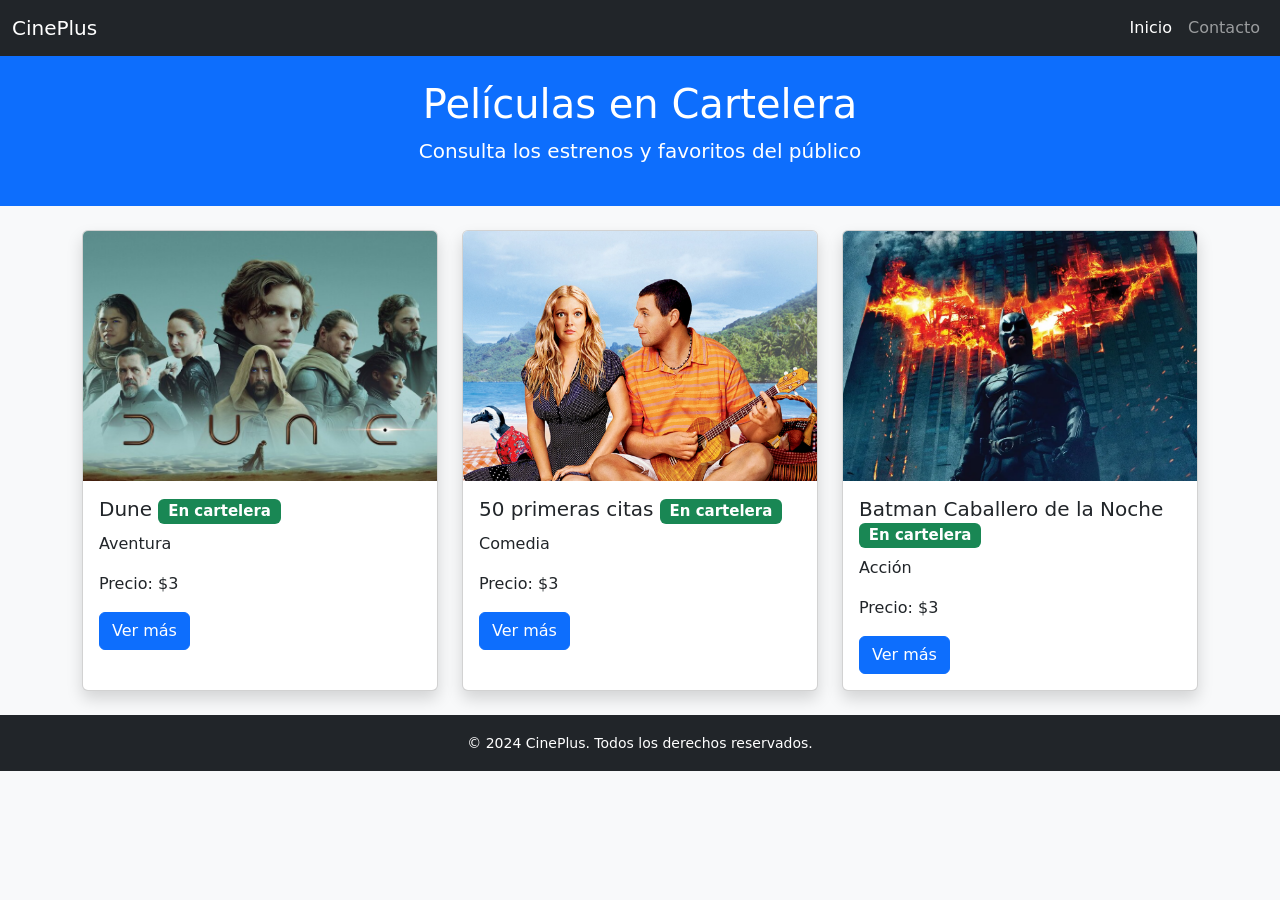
==== index.html @ 3a5ef527 "Primer commit" ====
<!DOCTYPE html>
<html lang="es">
<head>
  <meta charset="UTF-8">
  <title>Películas en Cartelera</title>
  <meta name="viewport" content="width=device-width, initial-scale=1">
  <link href="https://cdn.jsdelivr.net/npm/bootstrap@5.3.2/dist/css/bootstrap.min.css" rel="stylesheet">
  <link rel="stylesheet" href="css/style.css">
</head>
<body>
  <nav class="navbar navbar-expand-lg navbar-dark bg-dark">
    <div class="container-fluid">
      <a class="navbar-brand" href="#">CinePlus</a>
      <div class="collapse navbar-collapse">
        <ul class="navbar-nav ms-auto">
          <li class="nav-item"><a class="nav-link active" href="index.html">Inicio</a></li>
          <li class="nav-item"><a class="nav-link" href="pages/contacto.html">Contacto</a></li>
        </ul>
      </div>
    </div>
  </nav>

  <header class="bg-primary text-white text-center p-4">
    <h1>Películas en Cartelera</h1>
    <p class="lead">Consulta los estrenos y favoritos del público</p>
  </header>

  <main class="container py-4">
    <div class="row" id="lista-peliculas">
      <!-- Películas cargadas dinámicamente -->
    </div>
  </main>

  <footer class="bg-dark text-center text-white py-3">
    <small>&copy; 2024 CinePlus. Todos los derechos reservados.</small>
  </footer>

  <script src="https://code.jquery.com/jquery-3.6.4.min.js"></script>
  <script src="js/app.js"></script>
</body>
</html>
---- css/style.css ----
body {
    background-color: #f8f9fa;
  }
  
  .card img {
    height: 250px;
    object-fit: cover;
  }
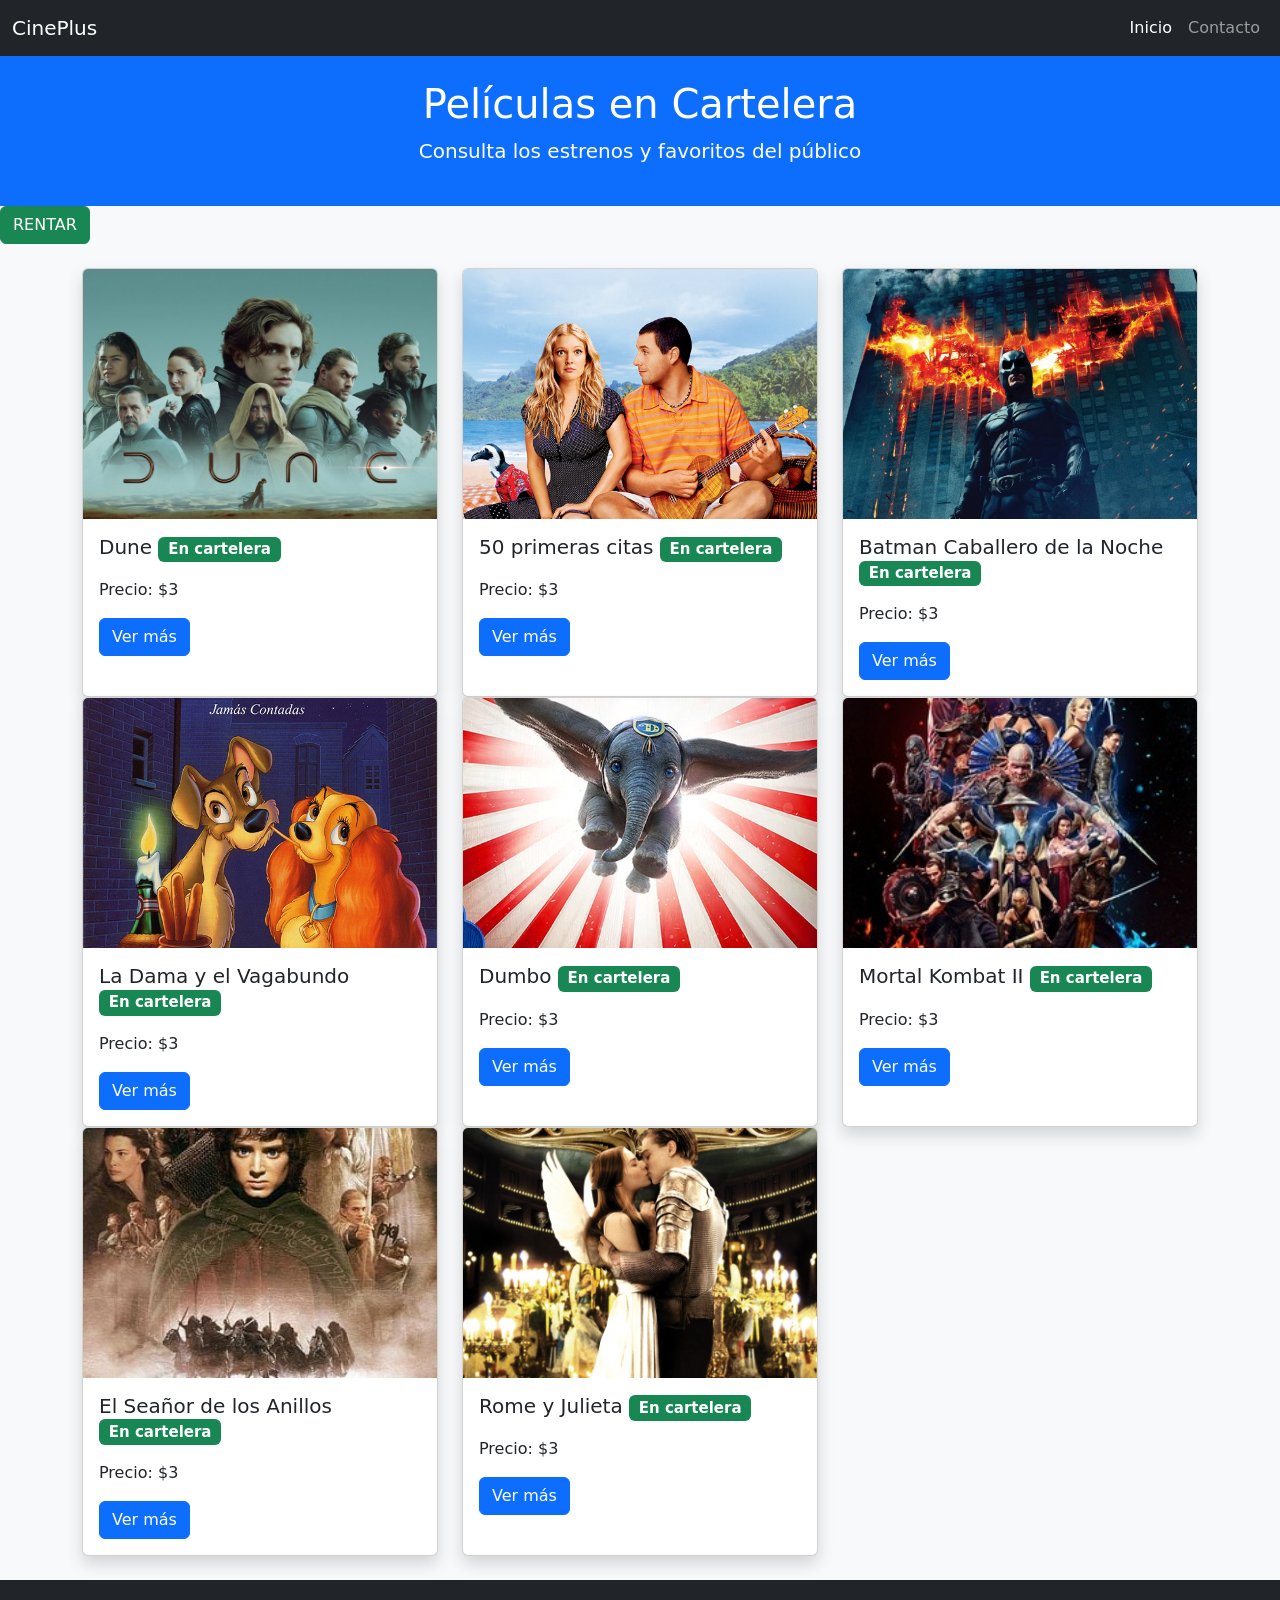
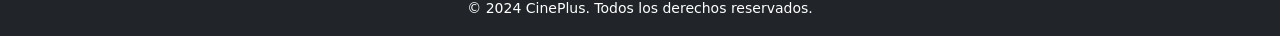
==== commit 58ef9e9b: "Segundo commit: - Se incorporaron 5 nuevas películas al catálogo. - Se implementó el sistema de rese" ====
--- a/index.html
+++ b/index.html
@@ -25,6 +25,10 @@
     <p class="lead">Consulta los estrenos y favoritos del público</p>
   </header>
 
+  <a href="pages/renta.html" class="btn btn-success">
+  RENTAR
+</a>
+
   <main class="container py-4">
     <div class="row" id="lista-peliculas">
       <!-- Películas cargadas dinámicamente -->
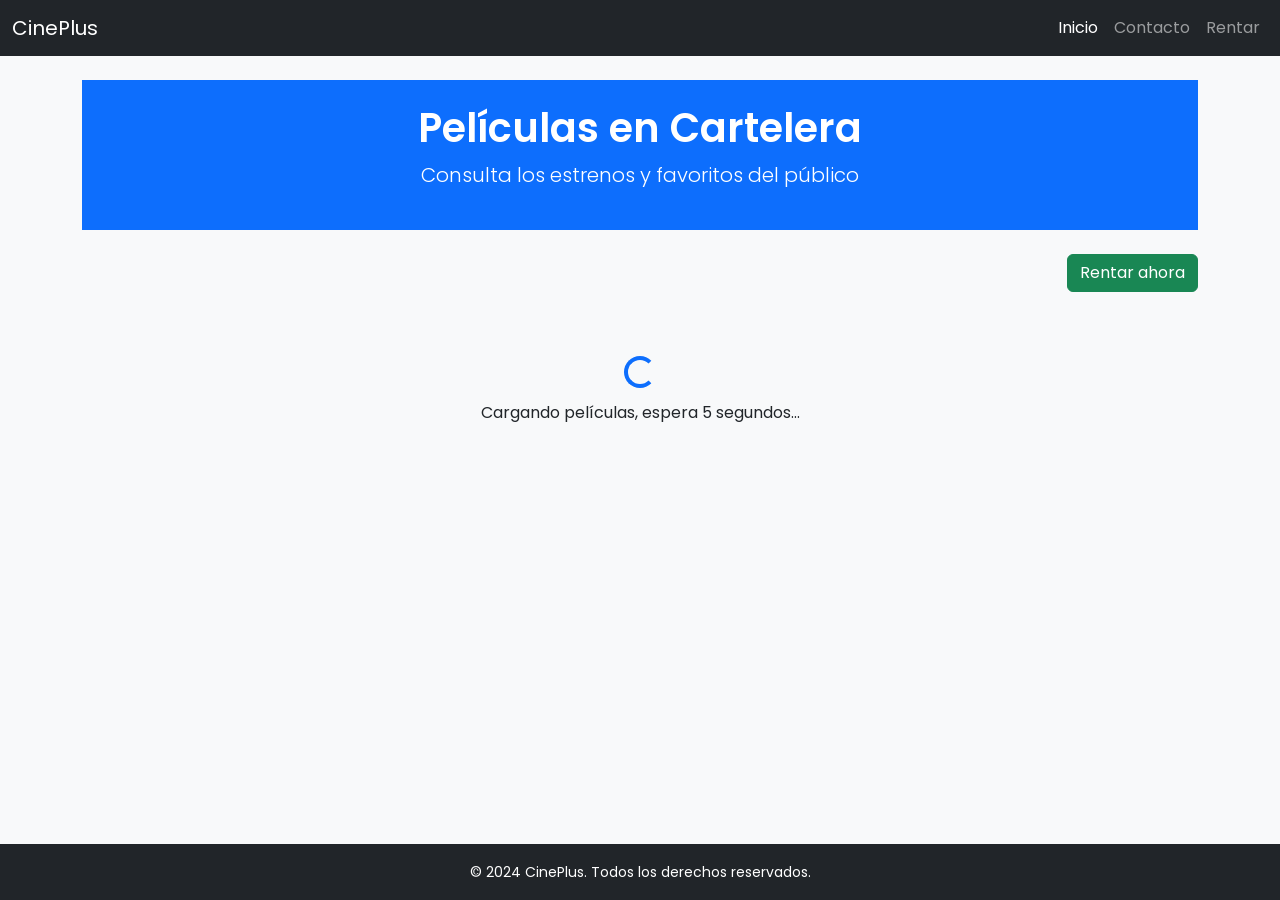
==== commit 2bbb945a: "Tercer commit: Proyecto completo - todas las tareas implementadas (T2 a T12)" ====
--- a/index.html
+++ b/index.html
@@ -1,6 +1,7 @@
 <!DOCTYPE html>
 <html lang="es">
 <head>
+  <link href="https://fonts.googleapis.com/css2?family=Poppins:wght@300;400;600;700&display=swap" rel="stylesheet">
   <meta charset="UTF-8">
   <title>Películas en Cartelera</title>
   <meta name="viewport" content="width=device-width, initial-scale=1">
@@ -8,6 +9,7 @@
   <link rel="stylesheet" href="css/style.css">
 </head>
 <body>
+  <!-- NAVBAR -->
   <nav class="navbar navbar-expand-lg navbar-dark bg-dark">
     <div class="container-fluid">
       <a class="navbar-brand" href="#">CinePlus</a>
@@ -15,31 +17,58 @@
         <ul class="navbar-nav ms-auto">
           <li class="nav-item"><a class="nav-link active" href="index.html">Inicio</a></li>
           <li class="nav-item"><a class="nav-link" href="pages/contacto.html">Contacto</a></li>
+          <li class="nav-item"><a class="nav-link" href="pages/renta.html">Rentar</a></li>
         </ul>
       </div>
     </div>
   </nav>
 
-  <header class="bg-primary text-white text-center p-4">
-    <h1>Películas en Cartelera</h1>
-    <p class="lead">Consulta los estrenos y favoritos del público</p>
-  </header>
+  <!-- CONTENIDO PRINCIPAL (todo dentro del main) -->
+  <main class="container py-4">
+    <header class="bg-primary text-white text-center p-4 mb-4">
+      <h1>Películas en Cartelera</h1>
+      <p class="lead">Consulta los estrenos y favoritos del público</p>
+    </header>
 
-  <a href="pages/renta.html" class="btn btn-success">
-  RENTAR
-</a>
+    <!-- Botón opcional (ya está en el navbar, pero lo dejo por si quieres) -->
+    <div class="text-end mb-3">
+      <a href="pages/renta.html" class="btn btn-success">Rentar ahora</a>
+    </div>
 
-  <main class="container py-4">
     <div class="row" id="lista-peliculas">
-      <!-- Películas cargadas dinámicamente -->
+      <div class="col-12 text-center my-5">
+        <div class="spinner-border text-primary" role="status">
+          <span class="visually-hidden">Cargando...</span>
+        </div>
+        <p class="mt-2">Cargando películas, espera 5 segundos...</p>
+      </div>
     </div>
   </main>
 
+  <!-- FOOTER -->
   <footer class="bg-dark text-center text-white py-3">
     <small>&copy; 2024 CinePlus. Todos los derechos reservados.</small>
   </footer>
 
   <script src="https://code.jquery.com/jquery-3.6.4.min.js"></script>
   <script src="js/app.js"></script>
+  <script src="https://cdn.jsdelivr.net/npm/bootstrap@5.3.2/dist/js/bootstrap.bundle.min.js"></script>
+
+  <!-- Modal para el tráiler -->
+  <div class="modal fade" id="trailerModal" tabindex="-1" aria-hidden="true">
+    <div class="modal-dialog modal-lg">
+      <div class="modal-content">
+        <div class="modal-header">
+          <h5 class="modal-title">Tráiler de la película</h5>
+          <button type="button" class="btn-close" data-bs-dismiss="modal"></button>
+        </div>
+        <div class="modal-body">
+          <div class="ratio ratio-16x9">
+            <iframe id="trailerIframe" src="" allowfullscreen></iframe>
+          </div>
+        </div>
+      </div>
+    </div>
+  </div>
 </body>
-</html>
+</html>
--- a/css/style.css
+++ b/css/style.css
@@ -6,4 +6,36 @@
     height: 250px;
     object-fit: cover;
   }
-  +  body {
+    font-family: 'Poppins', sans-serif;
+    background-color: #f8f9fa;
+}
+
+h1, h2, h3, h4, h5, h6 {
+    font-weight: 600;
+}
+/* Hacer que el body ocupe toda la altura de la ventana */
+html, body {
+    height: 100%;
+    margin: 0;
+}
+
+body {
+    display: flex;
+    flex-direction: column;
+    min-height: 100vh;
+}
+
+/* El contenido principal crece para empujar el footer */
+main.container {
+    flex: 1;
+}
+
+/* Footer siempre abajo */
+footer {
+    margin-top: auto;
+    background-color: #343a40;
+    color: white;
+    text-align: center;
+    padding: 1rem;
+}
